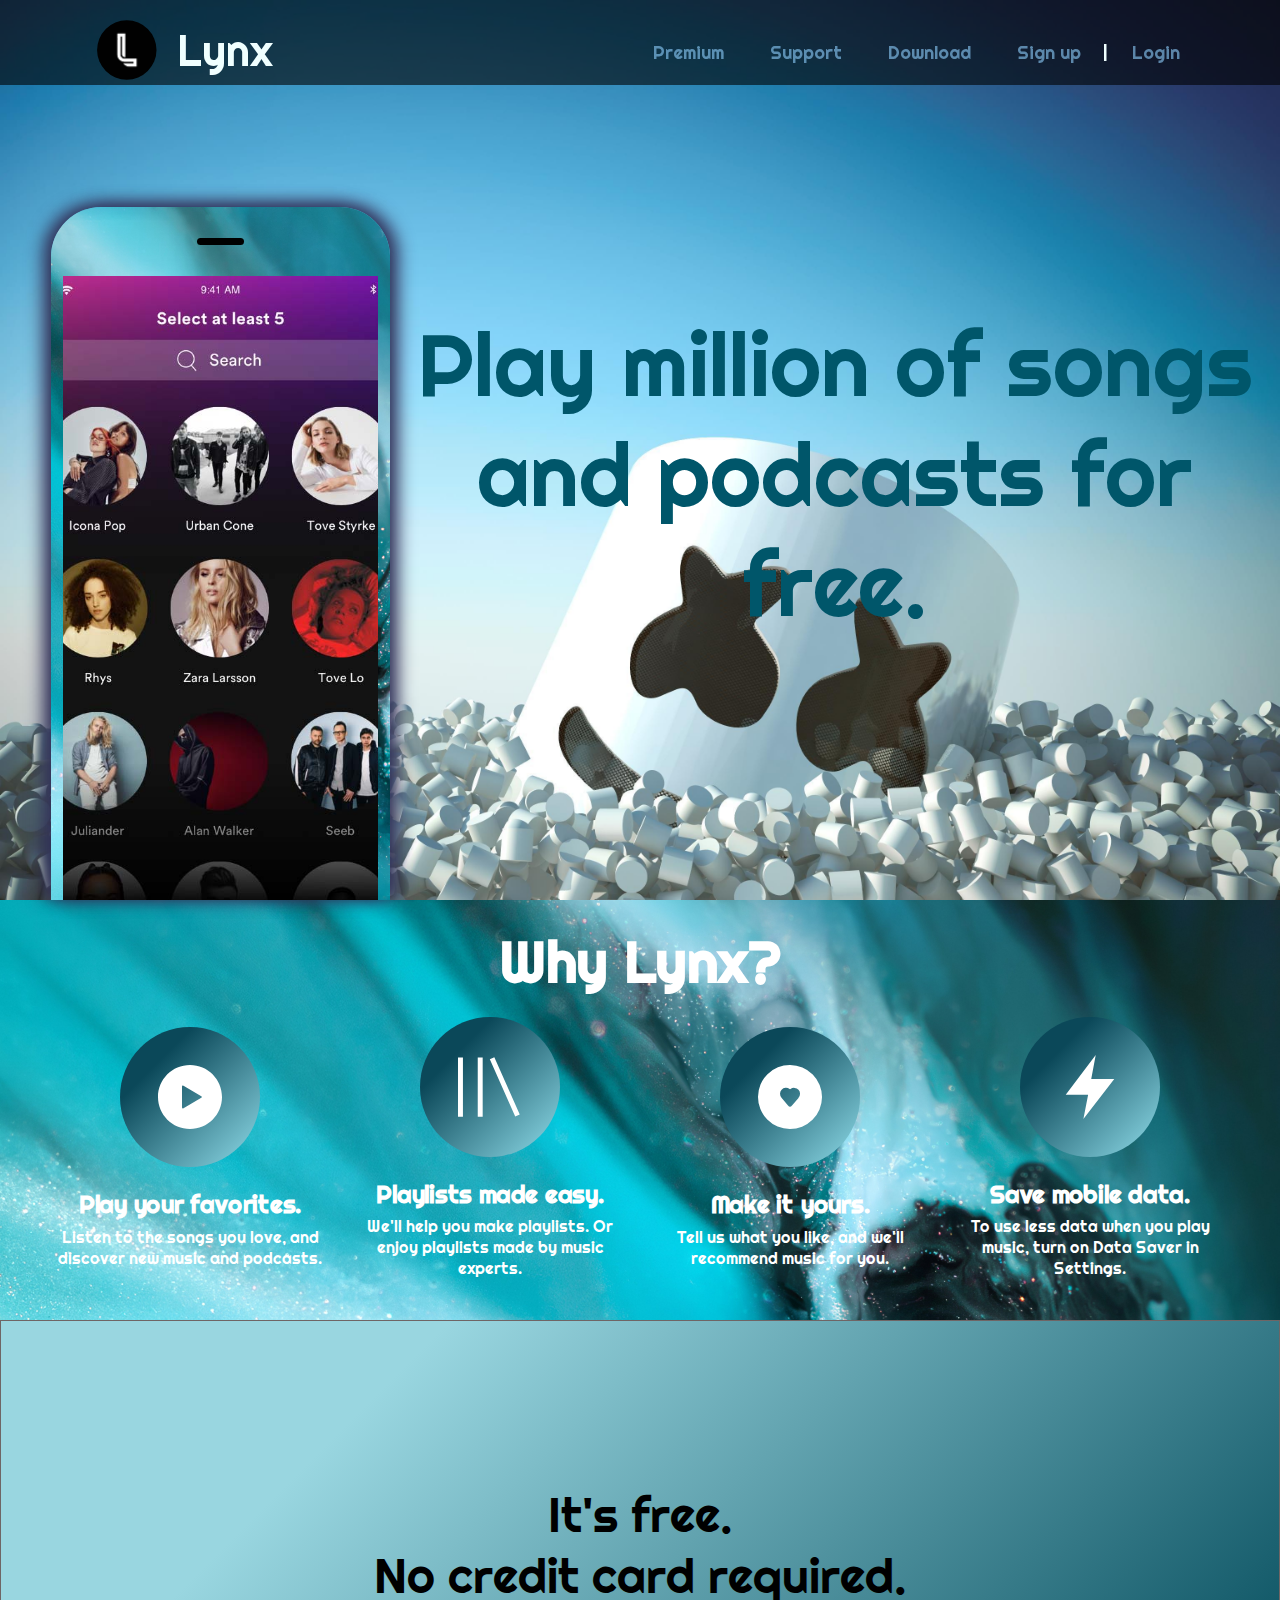
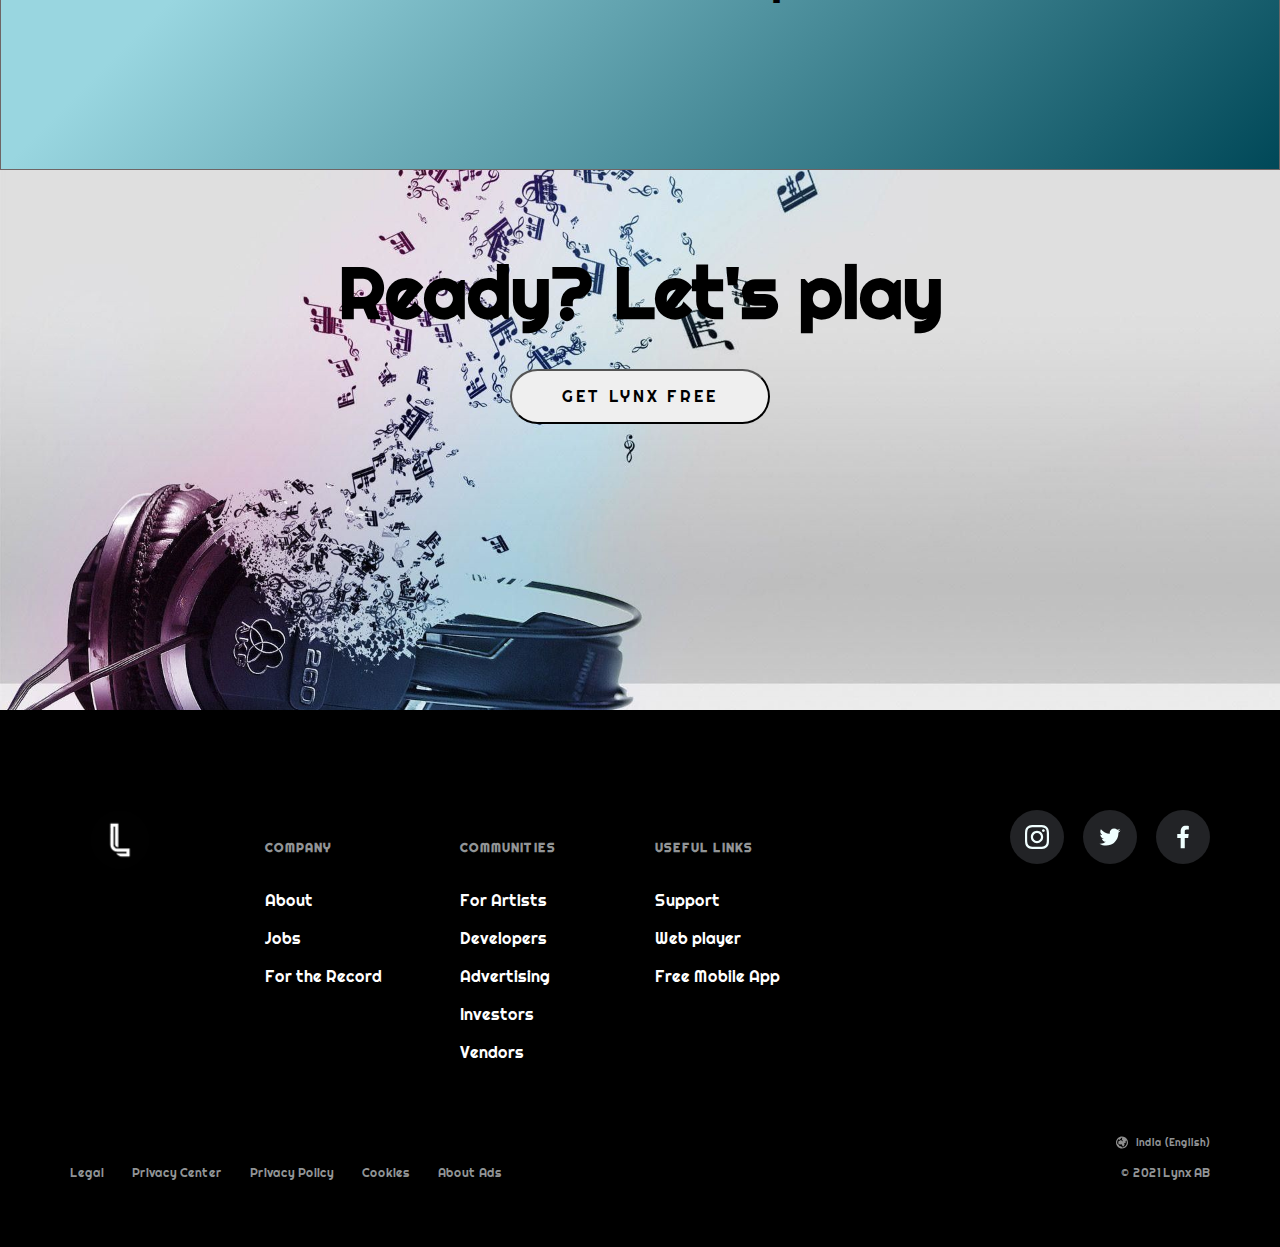
==== project final/public/index.html @ 43c2c5e6 "adding files" ====
<!DOCTYPE html>
<html lang="en">

<head>
    <meta charset="UTF-8">
    <meta http-equiv="X-UA-Compatible" content="IE=edge">
    <meta name="viewport" content="width=device-width, initial-scale=1.0">
    <link rel="preconnect" href="https://fonts.gstatic.com">
    <link href="https://fonts.googleapis.com/css2?family=Righteous&display=swap" rel="stylesheet">
    <link rel="stylesheet" href="./light.css" id="theme">
    <link rel="icon" href="./logo.jpg" type="image/gif" sizes="18x18">
    <!-- bootstrap -->



    <title>Document</title>
    <style>
        /* @media(max-width:1023px) and (min-width:1024px) and (max-height:1365px) and (min-height:1366px) {
            #mainitem1 {
                height: 45vh;
                width: 27vh;
            }
        } */
        header {
            width: 100%;
        }

        @media(min-width:992px) {
            header {
                height: 85px;
            }
        }

        #mySidenav {
            opacity: 0;
        }
        /* .menu-closed:hover{
            background-color: blueviolet;

        } */

         .container{
            position: absolute;
            top:50%;
            left: 50%;
            transform: translate(-50%, -50%);
            width: 350px;
            height: 350px;
        }
        .container video{
            width: 100%;
            height: 100%;
        }
        .container .text{
            position: absolute;
            top: 0;
            left: 0;
            width: 100%;
            height: 100%;
            text-align: center;
            line-height: 350px;
            background: #fff;
            mix-blend-mode: screen;
            font-size: 10rem;
            font-family: "Bebas Neue", cursive;
            letter-spacing: 7px;
            font-weight: bolder;
        }
        
    </style>
</head>

<body>


    <div id="whole">

        <header>
            <nav class="nav1">
                <div class="item1">
                    <span>
                        <img src="./logo.jpg">

                    </span>

                </div>
                <div id="navdiv">
                    <a onclick="changetheme()" id="anchortheme" title="change themes">Lynx</a>
                </div>
                <div class="item2">

                    <ul class="nalla">
                        <li><a href="./premium.html" target="_blank" rel="noopener noreferrer">Premium</a></li>
                        <li><a href="./support.html" target="_blank" rel="noopener noreferrer">Support</a></li>
                        <li><a href="./download.html" target="_blank" rel="noopener noreferrer">Download</a></li>
                        <li id="i1"><a href="./signup.html" target="_blank" rel="noopener noreferrer">Sign up</a></li>
                        <li id="i2">|</li>
                        <li id="i3"><a href="./glasslogin.html" target="_blank" rel="noopener noreferrer">Login</a></li>

                    </ul>
                </div>
                <div class="mobile-menu menu">
                    <button type="button" class="header-primary ham menu-closed" onclick="openNav();crossed();op()"
                        aria-expanded="false" id="cross">
                        <span class="sr-only ham">Toggle navigation</span>
                        <span class="icon-bar ham" id="ham1"></span>
                        <span class="icon-bar ham" id="ham2"></span>
                        <span class="icon-bar ham" id="ham3"></span>

                    </button>

                </div>
            </nav>
            <div id="mySidenav" class="sidenav">
                <!-- <a href="javascript:void(0)" class="closebtn" onclick="closeNav()">&times;</a> -->
                <ul class="ulmain">
                    <li><a href="./premium.html">Premium</a></li>
                    <li><a href="./support.html">Support</a></li>
                    <li><a href="./download.html">Download</a>
                    </li>
                    <li role="separator" class="mh-header-primary svelte-1i2hclv"><li>
                    <br><br>
                    <li><a href="#" style="font-size:larger">Sign up</a></li>
                    <li><a href="./glasslogin.html" style="font-size:larger">Login</a></li>
                    <br><br><br><br>

                    <img src="./logo.jpg" id="mobilelogo" style="filter: invert(100%);">



                </ul>
                <div id="overlay"></div>
            </div>

        </header>

        <section id="main">
            <div id="mainitem1">
                <div class="black">

                </div>
                <div id="phone">

                </div>
            </div>
            <div id="mainitem2">
                <p>Play million of songs</p>
                <p>and podcasts for free.</p>

            </div>

        </section>

    </div>
    <section>

        <div class="wholeitem2">
            <div>
                <h1>Why Lynx?</h1>
            </div>
            <div class="circles">
                <div class="whyitem">
                    <div class="circleobjs">
                        <svg class="svg-icon" xmlns="http://www.w3.org/2000/svg" viewBox="0 0 64 64" role="img"
                            aria-hidden="true" focusable="false">
                            <title>Play it your way.</title>
                            <path
                                d="M32 64C14.327 64 0 49.673 0 32 0 14.327 14.327 0 32 0c17.673 0 32 14.327 32 32 0 17.673-14.327 32-32 32zm-6.5-20.866l17.785-10.268a1 1 0 0 0 0-1.732L25.5 20.866a1 1 0 0 0-1.5.866v20.536a1 1 0 0 0 1.5.866z"
                                fill="#FFF" fill-rule="evenodd"></path>

                        </svg>

                    </div>
                    <div class="textinfo">
                        <h3>Play your favorites.</h3>
                        <p>Listen to the songs you love, and discover new music and podcasts.</p>
                    </div>
                </div>
                <div class="whyitem">
                    <div class="circleobjs">
                        <svg class="svg-icon" xmlns="http://www.w3.org/2000/svg"
                            xmlns:xlink="http://www.w3.org/1999/xlink" viewBox="0 0 54 50" role="img" aria-hidden="true"
                            focusable="false">
                            <title>Playlists made easy.</title>
                            <defs>
                                <path
                                    d="M0 50h4.165V.02H0V50zm16.664 0h4.165V.02h-4.165V50zM30.658 0l-3.807 1.691 21.433 48.142 3.807-1.695L30.658 0z"
                                    id="a"></path>
                            </defs>
                            <use fill="#FFF" fill-rule="nonzero" xlink:href="#a"></use>
                        </svg>

                    </div>
                    <div class="textinfo">
                        <h3>Playlists made easy.</h3>
                        <p>We'll help you make playlists. Or enjoy playlists made by music experts.</p>

                    </div>
                </div>
                <div class="whyitem">
                    <div class="circleobjs">
                        <svg class="svg-icon" xmlns="http://www.w3.org/2000/svg" viewBox="0 0 64 64" role="img"
                            aria-hidden="true" focusable="false">
                            <title>Make Spotify yours.</title>
                            <path
                                d="M32.17,0A32,32,0,1,0,64,32.17,32,32,0,0,0,32.17,0Zm8.33,32.88L34,40.46a2.63,2.63,0,0,1-4,0l-6.5-7.69A6,6,0,0,1,31.58,24a.78.78,0,0,0,.45.17.82.82,0,0,0,.46-.16,6,6,0,0,1,8,8.86Z"
                                fill="#fff"></path>
                        </svg>

                    </div>
                    <div class="textinfo">
                        <h3>Make it yours.</h3>
                        <p>Tell us what you like, and we'll recommend music for you.</p>

                    </div>
                </div>
                <div class="whyitem">
                    <div class="circleobjs">
                        <svg class="svg-icon" xmlns="http://www.w3.org/2000/svg" viewBox="0 0 48.56 64" role="img"
                            aria-hidden="true" focusable="false">
                            <title>Save mobile data.</title>
                            <polygon points="25.52 24.03 48.56 24.03 17.68 64 22.41 39.84 0 39.84 30.01 0 25.52 24.03"
                                fill="#fff"></polygon>
                        </svg>

                    </div>
                    <div class="textinfo">
                        <h3>Save mobile data.</h3>
                        <p>To use less data when you play music, turn on Data Saver in Settings.</p>
                    </div>
                </div>
            </div>

        </div>
    </section>
    <section>
        <div id="free">
            <div id="freeitem">
                <p>It's free.</p>
                <p> No credit card required.</p>

            </div>
        </div>
    </section>
    <section>
        <div id="question">

        </div>
    </section>
    <section>
        <div id="ready">
            <h1>Ready? Let's play</h1>
            <div class="play">
                <a href="http://" target="_blank"><button>GET LYNX FREE</button></a>
            </div>
        </div>
    </section>

    <div class="masterfooter">
        <footer id="ms-footer" class="foot-hover same-class">
            <nav class="same-class">
                <div class="brand same-class">
                    <img src="./logo.jpg" alt="" srcset="">

                </div>
                <div class="toplinks same-class">
                    <dl class="define">
                        <dt class="define">Company</dt>
                        <dd class="define">
                            <a href="http://" target="_blank" rel="noopener noreferrer"
                                class="footer-primary define">About</a>
                        </dd>
                        <dd class="define">
                            <a href="http://" target="_blank" rel="noopener noreferrer"
                                class="footer-primary define">Jobs</a>
                        </dd>
                        <dd class="define">
                            <a href="http://" target="_blank" rel="noopener noreferrer"
                                class="footer-primary define">For the Record</a>
                        </dd>
                    </dl>
                    <dl class="define">
                        <dt class="define">Communities</dt>
                        <dd class="define">
                            <a href="http://" target="_blank" rel="noopener noreferrer"
                                class="footer-primary define">For Artists</a>
                        </dd>
                        <dd class="define">
                            <a href="http://" target="_blank" rel="noopener noreferrer"
                                class="footer-primary define">Developers</a>
                        </dd>
                        <dd class="define">
                            <a href="http://" target="_blank" rel="noopener noreferrer"
                                class="footer-primary define">Advertising</a>
                        </dd>
                        <dd class="define">
                            <a href="http://" target="_blank" rel="noopener noreferrer"
                                class="footer-primary define">Investors</a>
                        </dd>
                        <dd class="define">
                            <a href="http://" target="_blank" rel="noopener noreferrer"
                                class="footer-primary define">Vendors</a>
                        </dd>
                    </dl>
                    <dl class="define">
                        <dt class="define">Useful Links</dt>
                        <dd class="define">
                            <a href="http://" target="_blank" rel="noopener noreferrer"
                                class="footer-primary define">Support</a>
                        </dd>
                        <dd class="define">
                            <a href="http://" target="_blank" rel="noopener noreferrer"
                                class="footer-primary define">Web player</a>
                        </dd>
                        <dd class="define">
                            <a href="http://" target="_blank" rel="noopener noreferrer"
                                class="footer-primary define">Free Mobile App</a>
                        </dd>
                    </dl>


                </div>
                <div class="social-icons same-class">
                    <ul class="social">
                        <li class="social">
                            <a href="https://www.instagram.com/accounts/login/" class="social footer-primary"
                                title="Instagram">
                                <span role="img" aria-label="Instagram" class="social-icon-instagram social"></span>
                            </a>
                        </li>
                        <li class="social">
                            <a href="https://twitter.com/LOGIN" class="social footer-primary" title="Twitter">
                                <span role="img" aria-label="Twitter" class="social-icon-twitter social"></span>

                            </a>
                        </li>
                        <li class="social">
                            <a href="https://www.facebook.com/" class="social footer-primary" title="Facebook">
                                <span role="img" aria-label="Facebook" class="social-icon-facebook social"></span>
                            </a>
                        </li>
                    </ul>

                </div>
                <div class="country same-class">
                    <a href="" class="footer-secondary compact same-country">
                        <svg width="12" height="13" viewBox="0 0 12 13" xmlns="http://www.w3.org/2000/svg"
                            aria-hidden="true" focusable="false" class="svelte-184rsfv">
                            <path
                                d="M6 0.624023C8.07255 0.624023 9.90309 1.68041 10.9815 3.28299C10.9819 3.28367 10.9822 3.28403 10.9825 3.28438C11.0029 3.30998 11.0209 3.33677 11.0363 3.36446C11.6453 4.30352 12 5.42315 12 6.62402C12 9.92265 9.32436 12.6079 6.02962 12.624C6.02732 12.6241 6.02495 12.6241 6.02258 12.6241L6 12.624C2.69149 12.624 0 9.93253 0 6.62402C0 3.31571 2.69149 0.624023 6 0.624023ZM6 1.78528C5.80411 1.78528 5.61089 1.79698 5.42102 1.81972C5.39755 1.91375 5.34896 2.0023 5.2765 2.07641L3.75157 3.63714C3.64024 3.75103 3.48978 3.812 3.33616 3.812C3.26752 3.812 3.19848 3.7998 3.1318 3.77483C2.91623 3.69359 2.76891 3.49277 2.75652 3.26265L2.74444 3.04725C1.77228 3.93289 1.16125 5.20844 1.16125 6.62402C1.16125 6.90513 1.18535 7.1807 1.23158 7.44881L2.11909 8.18538C2.12814 8.19266 2.13699 8.20053 2.14564 8.20859L2.91981 8.93437C2.99003 9.00007 3.04274 9.08228 3.07323 9.17374L3.37633 10.0793L3.83343 10.3016H4.86133C5.01514 10.3016 5.16285 10.3625 5.27182 10.4715L6.25621 11.4561C8.80567 11.3224 10.8387 9.20617 10.8387 6.62402C10.8387 5.8726 10.6666 5.16063 10.3596 4.52549L9.45716 5.24616L9.62455 5.6122C9.65956 5.68812 9.67726 5.77053 9.67726 5.85393V6.60784C9.67726 6.78014 9.60075 6.94358 9.46857 7.05393C9.3362 7.16407 9.16154 7.2103 8.99219 7.17902L8.05556 7.00751L8.52643 8.28855C8.58347 8.44354 8.57167 8.61544 8.49417 8.76139L7.67162 10.3097C7.58211 10.4783 7.41628 10.5907 7.22969 10.6136L7.15866 10.6179C6.94387 10.6179 6.74659 10.4991 6.64589 10.3093L6.25231 9.56742C6.24563 9.55444 6.23913 9.54126 6.23323 9.52788L5.91027 8.78833L5.5222 8.25412L4.15443 8.44118C4.0551 8.45475 3.9538 8.44255 3.86057 8.40518L2.68811 7.93765C2.46526 7.84855 2.3201 7.632 2.32244 7.39204L2.33879 5.84783C2.34095 5.65035 2.44304 5.46763 2.61022 5.3624L4.57554 4.12641C4.81058 3.97869 5.11781 4.01783 5.30801 4.22062L5.95905 4.91395L6.7818 5.23062L7.05303 5.13365L5.90181 3.48933C5.77849 3.3131 5.76256 3.08317 5.86051 2.89179L6.41732 1.80311C6.27976 1.7913 6.14057 1.78528 6 1.78528Z"
                                fill="#8F8F8F"></path>
                        </svg>
                        India (English)

                    </a>

                </div>

                <div class="bottom-links same-class">
                    <ul class="bottom">
                        <li class="bottom">
                            <a href="#" class="bottom footer-secondary">Legal</a>
                        </li>
                        <li class="bottom">
                            <a href="#" class="bottom footer-secondary">Privacy Center</a>

                        </li>
                        <li class="bottom">
                            <a href="#" class="bottom footer-secondary">Privacy Policy</a>

                        </li>
                        <li class="bottom">
                            <a href="#" class="bottom footer-secondary">Cookies</a>

                        </li>
                        <li class="bottom">
                            <a href="#" class="bottom footer-secondary">About Ads</a>

                        </li>
                    </ul>
                    <span class="spanner">© 2021 Lynx AB</span>

                </div>



            </nav>


        </footer>

    </div>

</body>
<script>
    function changetheme() {
        var theme = document.getElementById("theme");
        if (theme.getAttribute('href') == "dark.css") {
            theme.setAttribute("href", "light.css");
        }
        else {

            theme.setAttribute("href", "dark.css");
        }

    }
    function openNav() {
        document.getElementById("mySidenav").style.width = "447px";
        document.getElementById("overlay").style.width = "100vw";
        document.body.style.backgroundColor = "rgba(0,0,0,0.75)";
    }

    function closeNav() {
        document.getElementById("mySidenav").style.width = "0";
        document.getElementById("overlay").style.width = "0";
        document.body.style.backgroundColor = "black";
    }
    function crossed() {



        var x = document.getElementById("cross").getAttribute("aria-expanded");
        if (x == "true") {
            document.getElementById("ham1").style.transform = "rotate(0deg)";
            document.getElementById("ham2").style.opacity = 1;
            document.getElementById("ham3").style.transform = "rotate(0deg)";

            document.getElementById("mySidenav").style.width = "0";
            document.getElementById("overlay").style.width = "0";
            document.body.style.backgroundColor = "black";
            x = "false"
        } else {

            document.getElementById("ham1").style.transform = "rotate(-45deg)";
            document.getElementById("ham2").style.opacity = 0;
            document.getElementById("ham3").style.transform = "rotate(45deg)";

            document.getElementById("mySidenav").style.width = "447px";
            document.getElementById("overlay").style.width = "100vw";
            document.body.style.backgroundColor = "rgba(0,0,0,0.75)";
            x = "true"
        }
        document.getElementById("cross").setAttribute("aria-expanded", x);


    }
    function op() {
        var y = document.getElementById("mySidenav").style.opacity;
        if (y == 0) {
            y = 1;
            document.getElementById("mySidenav").style.opacity = y;

        }
        else {
            y = 0;
            document.getElementById("mySidenav").style.opacity = y;
        }

    }


</script>

</html>
---- project final/public/light.css ----
* {
    font-family: 'Righteous', cursive;
    margin: 0px;
    padding: 0px;
    color: azure;
    scroll-behavior: smooth;
    box-sizing: border-box;
}

body {
    background-color: rgb(0, 0, 0);
    transition: all 1.5s ease-in-out;
}

#whole {
    background-image: url("./marsh.jpg");
    height: 100vh;
    background-attachment: fixed;
    background-position: center;
    background-repeat: no-repeat;
    background-size: cover;
    display: flex;
    flex-direction: column;
    /* border: 2px solid black; */
    height: 100vh;
    transition: all 1s ease-in-out;
}

.wholeitem2 {
    background-image: url("./4knebula.jpg");
    background-position: center;
    background-repeat: no-repeat;
    background-size: cover;
    display: flex;
    flex-direction: column;
    /* border: 10px solid rgb(51, 0, 255); */
    /* height: 20vh; */
    padding-top: 2%;
    padding-bottom: 2%;
    transition: all 2s ease-in-out;
}

h1 {
    color: rgb(255, 255, 255);
    text-align: center;
    font-size: 3.5rem;
}

h3 {
    color: rgb(255, 255, 255);
    margin-top: 16px;
    font-size: 24px;
    letter-spacing: -0.01em;
    font-weight: 900;
    line-height: 1.4;
    margin-bottom: 5px;
    text-align: center;
}

p {
    color: rgb(255, 255, 255);
    text-align: center;
}

.nav1 {
    margin-top: 53px;
    display: flex;
}

.nav1 img {
    /* border: 2px solid red; */
    width: 76px;
    margin: 12px;
    clip-path: circle(39.1% at 50% 50%);
    transition: all 1s ease-in-out;
}

.nalla {
    /* border: 2px solid green; */
    display: flex;
    flex-direction: row;
    justify-content: center;
    align-items: center;
}

.nav1 ul li a {
    text-decoration: none;
    transition: all 0.5s ease-in-out;
    color: #8acaf79e;
}

.nav1 ul li a:hover {
    color: #00d5eb;
}

.nav1 ul li {
    font-size: large;
    list-style: none;
    /* border: 2px solid blue; */
    margin: 8px;
    padding: 15px;
}

.nav1 {
    /* border: 2px solid red; */
}

.item2 {
    /* border: 2px solid green; */
    display: flex;
    margin-left: auto;
    justify-content: center;
    align-items: center;
    margin-right: 6%;
}

.item1 {
    margin-left: 6%;
    /* border: 2px solid green; */
}

#i1 {
    margin-right: -8px !important;
}

#i2 {
    margin: 0px !important;
}

#i3 {
    margin-left: -6px !important;
}

.whyitem {
    margin-top: 0px;
    display: flex;
    flex-direction: column;
    /* border: 2px solid green; */
    justify-content: center;
    align-items: center;
    width: 300px;
    padding: 15px;
}

.circles {
    display: flex;
    justify-content: center;
    align-items: center;
}

.circleobjs {
    display: flex;
    align-items: center;
    justify-content: center;
    width: 140px;
    height: 140px;
    border-radius: 140px;
    background: linear-gradient(#f037a5 -20%, #4001f5 130%);
    background-color: #045de9;
    background-image: linear-gradient( 315deg, #91deeb 0%, #0b4859 74%);
    margin: 5px;
    position: relative;
    transition: all 2s ease-in-out;
}

.svg-icon {
    width: 64px;
    height: 64px;
    left: 55px;
    top: 52px;
}

/* width */

::-webkit-scrollbar {
    width: 15px;
}

/* Track */

::-webkit-scrollbar-track {
    /* background: #00000094; */
    background: #67a8c7;
}

::-webkit-scrollbar-track:hover {
    box-shadow: inset 10px 6px 12px rgb(56, 120, 160);
    border-radius: 0px;
}

/* Handle */

::-webkit-scrollbar-thumb {
    background: #00444f61;
    border-radius: 10px;
}

/* Handle on hover */

::-webkit-scrollbar-thumb:hover {
    background: #fbfbfb42;
}

#anchortheme:hover {
    cursor: pointer;
}

#ready {
    /* border: 2px solid blue; */
    background-image: url("./whiteabs.jpg");
    background-position: center;
    background-repeat: no-repeat;
    height: 60vh;
    background-size: cover;
    display: flex;
    flex-direction: column;
    transition: all 2s ease-in-out;
}

#ready h1 {
    color: rgb(0, 0, 0);
    margin-top: 6%;
    font-size: 4.5rem;
}

.play {
    display: flex;
    /* border: 2px solid green; */
    justify-content: center;
    align-items: center;
}

.play button {
    margin-top: 32px;
    border-radius: 50px;
    padding-top: 15px;
    padding-bottom: 15px;
    padding-left: 50px;
    padding-right: 50px;
    transition: all 0.2s ease-in-out;
}

.play a button {
    font-size: 1rem;
    text-decoration: none;
    outline: 0px;
    letter-spacing: 3px;
    color: black;
}

.play button:hover {
    cursor: pointer;
    letter-spacing: 5.6px;
    transition: all 0.2s ease-in-out;
}

/* dasdafasfa? */

#main {
    /* border: 2px solid blue; */
    display: flex;
    /* overflow:auto; */
    margin-top: auto;
}

#mainitem2 {
    /* border: 2px solid blue; */
    margin-left: auto;
    font-size: 5.5rem;
    margin-bottom: auto;
    margin-top: 8%;
}

#mainitem2 p {
    color: #00566a;
    transition: all 1s ease-in-out;
}

#mainitem1 {
    display: flex;
    flex-direction: column;
    /* border: 2px solid blue; */
    margin-right: auto;
    margin-left: 10%;
    margin-top: opx;
    margin-bottom: 0px;
    background-image: url("./4knebula.jpg");
    background-position: center;
    background-repeat: no-repeat;
    background-size: cover;
    border-top-right-radius: 50px;
    border-top-left-radius: 50px;
    align-items: center;
    justify-content: center;
    /* padding-top: 20%; */
    height: 77vh;
    width: 39vh;
    padding-left: 12px;
    padding-right: 12px;
    box-shadow: -8px -2px 17px #32325a, 8px -2px 17px #32325a;
    transition: all 1s ease-in-out;
}

#phone {
    margin-top: auto;
    /* border: 2px solid black; */
    background-image: url("./phone.jpg");
    background-position: center;
    background-repeat: no-repeat;
    background-size: cover;
    width: 100%;
    height: 90%;
}

.black {
    background-color: black;
    width: 15%;
    height: 1%;
    margin-right: auto;
    margin-left: auto;
    border-radius: 15px;
    margin-top: 10%;
}

#free {
    border: 1px solid rgb(111 101 101);
    display: flex;
    flex-direction: column;
    justify-content: center;
    align-items: center;
    height: 50vh;
    font-size: 48px;
    background-color: #d3d3d3;
    background-image: linear-gradient( 315deg, #004858 0%, #99d6e0 74%);
    text-align: center;
    color: rgb(0, 0, 0);
    transition: all 1s ease-in-out;
}

#freeitem {
    /* border: 2px solid blue; */
}

#freeitem p {
    color: black;
    transition: all 1s ease-in-out;
}

footer img[src="./logo.jpg"] {
    width: 76px;
    margin: 12px;
    clip-path: circle(39.1% at 50% 50%);
    transition: all 1s ease-in-out;
}

span.spanner {
    flex-shrink: 0;
    font-size: 10px;
    color: #919496;
}

span.spanner {
    padding: 1em 0;
}

span.spanner {
    margin: 0 15px 0 auto;
}

svg.svelte-184rsfv {
    margin: 0 8px 0 0;
}

svg:not(:root) {
    overflow: hidden;
}

ul.bottom {
    margin: 0 45px 0 0;
    padding: 0 0 0 15px;
}

li.bottom {
    list-style: none;
    display: inline-block;
    line-height: normal;
    letter-spacing: 0;
}

li.bottom {
    padding: 0;
}

li.bottom {
    margin-right: 24px;
}

a.bottom {
    display: -webkit-box;
    display: -ms-flexbox;
    display: flex;
    -ms-flex-negative: 0;
    flex-shrink: 0;
    -webkit-box-align: center;
    -ms-flex-align: center;
    align-items: center;
    white-space: nowrap;
    font-size: 10px;
    text-decoration: none;
}

a.bottom {
    padding: 1em 0;
}

footer a:hover {
    color: #bc4ee9;
    outline: 0;
}

footer.same-class {
    background: black;
}

footer.same-class {
    font-size: 16px;
    font-family: Circular, spotify-circular, Helvetica, Arial, sans-serif;
    font-weight: 400;
}

nav.same-class {
    margin: 0 auto;
}

.social-icons.same-class {
    margin: 120px 15px 15px;
}

a.social.social {
    display: -webkit-inline-box;
    display: -ms-inline-flexbox;
    display: inline-flex;
    -webkit-box-align: center;
    -ms-flex-align: center;
    align-items: center;
    -webkit-box-pack: center;
    -ms-flex-pack: center;
    justify-content: center;
    overflow: hidden;
    width: 44px;
    height: 44px;
}

.country.same-class {
    margin: 0 15px;
}

.bottom-links.same-class {
    display: -webkit-box;
    display: -ms-flexbox;
    display: flex;
}

.toplinks.same-class {
    display: -webkit-box;
    display: -ms-flexbox;
    display: flex;
    -webkit-box-orient: vertical;
    -webkit-box-direction: normal;
    -ms-flex-direction: column;
    flex-direction: column;
}

@media (min-width: 768px) {
    nav.same-class {
        width: 750px;
    }
    .toplinks.same-class {
        -webkit-box-orient: horizontal;
        -webkit-box-direction: normal;
        -ms-flex-direction: row;
        flex-direction: row;
    }
}

@media (min-width: 992px) {
    nav.same-class {
        display: flex;
        flex-wrap: wrap;
    }
    nav.same-class {
        width: 970px;
    }
    footer.same-class {
        padding: 80px 0 50px;
    }
    .brand.sameclass {
        width: 16.66666667%;
    }
    .brand.same-class, .top-links.same-class {
        -webkit-box-flex: 0;
        -ms-flex: 0 0 auto;
        flex: 0 0 auto;
    }
    .brand.same-class {
        min-height: 346px;
    }
    .toplinks.same-class {
        width: 50%;
    }
    .toplinks.same-class {
        -webkit-box-flex: 0;
        -ms-flex: 0 0 auto;
        flex: 0 0 auto;
    }
    dt.define {
        margin: 20px 0;
    }
    .social-icons.same-class {
        margin: 0 15px 0 auto;
    }
    a.social.social {
        width: 54px;
        height: 54px;
    }
    .bottom-links.same-class, .country.same-class {
        width: 100%;
    }
}

a.same-country {
    display: -webkit-box;
    display: -ms-flexbox;
    display: flex;
    -ms-flex-negative: 0;
    flex-shrink: 0;
    -webkit-box-align: center;
    -ms-flex-align: center;
    align-items: center;
    white-space: nowrap;
    font-size: 10px;
    text-decoration: none;
}

a.same-country {
    padding: 1em 0;
}

@media (min-width: 768px) {
    span.spanner {
        font-size: 12px;
    }
    .brand.same-class {
        width: 16.66666667%;
    }
    .top-links.same-class {
        -webkit-box-orient: horizontal;
        -webkit-box-direction: normal;
        -ms-flex-direction: row;
        flex-direction: row;
    }
    dl.define {
        -webkit-box-flex: 1;
        -ms-flex: 1 0 0%;
        flex: 1 0 0%;
    }
    a.bottom {
        font-size: 12px;
    }
}

@media (min-width: 1200px) {
    nav.same-class {
        width: 1170px;
    }
}

a.compact.same-country {
    padding: 0;
}

.top-links.same-class {
    display: -webkit-box;
    display: -ms-flexbox;
    display: flex;
    -webkit-box-orient: vertical;
    -webkit-box-direction: normal;
    -ms-flex-direction: column;
    flex-direction: column;
}

.brand.same-class {
    display: block;
    -webkit-box-sizing: border-box;
    box-sizing: border-box;
    padding: 0 15px;
}

.define {}

dl.define {
    padding: 0 15px;
    margin: 0;
}

dt.define {
    margin: 50px 0 22px;
}

dt.define {
    color: #919496;
    font-size: 12px;
    font-weight: 900;
    line-height: 1.4;
    letter-spacing: .08em;
    text-transform: uppercase;
}

dd.define {
    margin: 0;
}

dt, dd {
    line-height: 1.5;
}

a.define {
    display: inline-block;
    font-size: 16px;
    font-weight: 400;
    line-height: 1.5;
    text-decoration: none;
    margin-top: 10px;
}

.footer-primary {
    color: #fff;
}

a {
    background-color: transparent;
    margin-bottom: 4px;
}

ul.social.social {
    margin: 20px 0 0;
    padding: 0;
}

li.social.social:not(:last-child) {
    margin-right: 15px;
}

li.social.social {
    display: inline-block;
}

a.social.social {
    border-radius: 50%;
    background-color: #222326;
}

a.social .social-icon-instagram.social {
    background: no-repeat url("data:image/svg+xml;charset=utf-8,%3Csvg xmlns='http://www.w3.org/2000/svg' viewBox='0 0 448 448' fill='%23222326'%3E%3Cpath d='M0 230.126v-.793c.016 55.974.294 63.853 1.344 87.03 3.733 81.349 48.87 126.56 130.293 130.293C155.55 447.739 163.165 448 224 448H0V230.126zm229.242-189.75c55.006.014 62.368.256 85.291 1.307 60.704 2.762 89.059 31.565 91.822 91.821 1.05 22.905 1.275 30.266 1.287 85.272v10.487c-.014 55.022-.255 62.365-1.287 85.27-2.782 60.2-31.062 89.059-91.822 91.822-23.159 1.06-30.399 1.297-87.005 1.306h-7.054c-56.572-.009-63.848-.245-86.989-1.306-60.853-2.782-89.058-31.715-91.821-91.84-1.05-22.905-1.292-30.249-1.306-85.271v-8.77c.01-56.572.263-63.83 1.306-86.989 2.781-60.237 31.061-89.058 91.821-91.821 22.923-1.032 30.268-1.274 85.273-1.287h10.484zm-5.242 68.6c-63.523 0-115.024 51.501-115.024 115.024S160.477 339.043 224 339.043 339.024 287.54 339.024 224c0-63.523-51.501-115.024-115.024-115.024zm0 40.357c41.235 0 74.667 33.432 74.667 74.667 0 41.253-33.432 74.667-74.667 74.667S149.333 265.253 149.333 224c0-41.235 33.432-74.667 74.667-74.667zM343.579 77.56c-14.859 0-26.899 12.04-26.899 26.88s12.04 26.88 26.899 26.88c14.84 0 26.861-12.04 26.861-26.88s-12.021-26.88-26.861-26.88zM448 224v224H224c60.835 0 68.47-.261 92.363-1.344 81.274-3.733 126.597-48.87 130.274-130.293C447.74 292.469 448 284.835 448 224zm-1.344-92.344c-3.659-81.275-48.85-126.56-130.275-130.293C293.187.294 285.307.016 229.333 0L448 0v224c0-60.835-.261-68.45-1.344-92.344zM0 0h218.667c-55.973.016-63.834.294-87.011 1.344C50.306 5.077 5.096 50.214 1.363 131.637.299 154.722.019 162.62 0 217.873L0 0z'/%3E%3C/svg%3E"), currentColor;
}

a.social .social-icon-facebook.social {
    background: no-repeat url("data:image/svg+xml;charset=utf-8,%3Csvg xmlns='http://www.w3.org/2000/svg' viewBox='0 0 448 448' fill='%23222326'%3E%3Cpath d='M448 0v448H0V0h448zM276.877 16h-1.127c-28.833 0-51.917 8.542-69.25 25.625-17.16 16.912-25.826 40.645-25.997 71.197l-.003.928v54.5h-63.75v74h63.75V432H257V242.25h63.5l9.75-74H257V121c0-12 2.5-21 7.5-27 4.923-5.908 14.37-8.907 28.342-8.998L293.5 85h39.25V19c-13.085-1.938-31.336-2.938-54.754-2.997l-1.12-.003z'/%3E%3C/svg%3E"), currentColor;
}

a.social .social-icon-twitter.social {
    background: no-repeat url("data:image/svg+xml;charset=utf-8,%3Csvg xmlns='http://www.w3.org/2000/svg' viewBox='0 0 448 448' fill='%23222326'%3E%3Cpath d='M448 0v448H0V0h448zM299.75 64c-22.333 0-41.375 7.875-57.125 23.625S219 122.417 219 144.75c0 6 .667 12.167 2 18.5-33-1.667-63.958-9.958-92.875-24.875S74.667 103.583 54.5 78.75c-7.333 12.5-11 26.083-11 40.75 0 13.833 3.25 26.667 9.75 38.5 6.5 11.833 15.25 21.417 26.25 28.75-12.717-.49-24.637-3.77-35.76-9.841L43 176.5v1c0 19.5 6.125 36.625 18.375 51.375s27.708 24.042 46.375 27.875a83.54 83.54 0 01-21.25 2.75c-4.667 0-9.75-.417-15.25-1.25 5.167 16.167 14.667 29.458 28.5 39.875 13.833 10.417 29.5 15.792 47 16.125-29.333 23-62.75 34.5-100.25 34.5-7.167 0-13.667-.333-19.5-1C64.5 371.917 105.833 384 151 384c28.667 0 55.583-4.542 80.75-13.625s46.667-21.25 64.5-36.5 33.208-32.792 46.125-52.625c12.917-19.833 22.542-40.542 28.875-62.125 6.333-21.583 9.5-43.208 9.5-64.875 0-4.667-.083-8.167-.25-10.5 15.833-11.5 29.333-25.417 40.5-41.75-15.5 6.667-31 10.833-46.5 12.5C392 104 403.833 89.167 410 70c-16 9.5-33.083 16-51.25 19.5-16-17-35.667-25.5-59-25.5z'/%3E%3C/svg%3E"), currentColor;
}

a.social span.social {
    display: block;
    width: 24px;
    height: 24px;
}

a.social span.social:hover {
    background-color: #bc4ee9;
}

.insidefoot {
    display: flex;
}

.country.same-class {
    display: -webkit-box;
    display: -ms-flexbox;
    display: flex;
    -webkit-box-pack: end;
    -ms-flex-pack: end;
    justify-content: flex-end;
}

.footer-secondary {
    color: #919496;
}

@media (min-width: 1200px) {
    .nav1 {
        max-width: 1475px;
    }
}

.nav1 {
    margin: 0 auto;
}

header {
    background-color: rgba(0 0 0 / 60%);
    position: fixed;
    z-index: 2;
    width: 100%;
}

@media (max-width: 992px) {
    .circles {
        flex-direction: column;
    }
    .circles h3, p {
        color: rgb(0, 0, 0);
    }
    #mainitem1 {
        display: none;
    }
    #main {
        justify-content: center;
        align-items: center;
        margin: auto;
    }
    header {
        background-color: rgba(0, 0, 0);
    }
}

@media (max-width:768px) {
    #mainitem2 p {
        font-size: 64px;
    }
    #ready h1 {
        font-size: 3em;
    }
    #ready {
        justify-content: center;
        align-items: center;
    }
}

#navdiv {
    display: flex;
    justify-content: center;
    align-items: center;
    font-size: 2.7rem;
}

@media (max-width: 992px) {
    #mainitem2 p {
        font-size: 80px;
    }
    /* imp */
    #navdiv {
        font-size: 1.4rem;
    }
    .nav1 img {
        width: 35px;
    }
    .item2 {
        display: none;
    }
}

@media (max-width: 1360px) {
    #mainitem1 {
        margin-left: 4%;
    }
}

@media (max-width: 1275px) {
    #mainitem2 p {
        font-size: 64px;
    }
}

/* hbfehbeakfbkjae
eqefqefqfq */

.nav1 button {
    -webkit-appearance: button;
    cursor: pointer;
    overflow: visible;
    margin: 0;
    -webkit-tap-highlight-color: rgba(0, 0, 0, 0);
    text-transform: none;
}

.header-primary {
    color: #fff;
}

button.ham.ham {
    display: inline-block;
    position: relative;
    z-index: 1;
    border: none;
    background-color: transparent;
    padding: 0 0 1px 9px;
}

.sr-only.ham.ham {
    position: absolute;
    width: 1px;
    height: 1px;
    overflow: hidden;
    clip: rect(0, 0, 0, 0);
    margin: -1px;
    padding: 0;
    border: 0;
}

.icon-bar.ham.ham {
    display: block;
    height: 3px;
    width: 22px;
    transition: -webkit-transform 0.2s;
    -webkit-transition: -webkit-transform 0.2s;
    -webkit-transition: -webkit-transform .2s;
    transition: -webkit-transform .2s;
    transition: transform .2s;
    transition: transform .2s, -webkit-transform .2s;
    transition: transform 0.2s, -webkit-transform 0.2s;
}

.icon-bar.ham.ham {
    background-color: currentColor;
    border-radius: 1px;
    -webkit-transform-origin: 21px;
    /* -ms-transform-origin: 21px; */
    transform-origin: 21px;
}

.icon-bar+.icon-bar.ham.ham {
    margin-top: 4px;
}

.icon-bar.ham.ham:nth-child(3) {
    -webkit-transition: opacity .2s;
    -webkit-transition: opacity 0.2s;
    transition: opacity 0.2s;
}

.mobile-menu.menu.menu {
    display: -webkit-box;
    display: -ms-flexbox;
    display: flex;
    position: relative;
    margin-left: auto;
    margin-right: 10px;
}

@media(min-width:992px) {
    .mobile-menu.menu.menu {
        display: none;
    }
}

/* ftfuygyb

*/

.sidenav {
    height: 100%;
    width: 0;
    display: flex;
    position: fixed;
    /* z-index: 3; */
    top: 0;
    right: 0;
    background-color: #000;
    overflow-x: hidden;
    overflow-y: scroll;
    padding-top: 38px;
    flex-direction: column;
    -webkit-box-pack: justify;
    justify-content: space-between;
    transition: 0.5s ease-in-out;
}

.sidenav a {
    padding: 8px 8px 8px 32px;
    text-decoration: none;
    font-size: 25px;
    color: #56bec3;
    display: block;
    transition: 0.3s;
}

.sidenav ul li {
    list-style: none;
}

.sidenav a:hover {
    color: #0089ff;
}

/* .sidenav .closebtn {
    position: absolute;
    top: 0;
    right: 25px;
    font-size: 36px;
    margin-left: 50px;
} */

#overlay {
    display: block;
    position: fixed;
    z-index: -1;
    top: 0;
    left: 0;
    height: 100%;
    background: rgba(0, 0, 0, 0.75);
}

.ulmain {
    display: flex;
    flex-direction: column;
}

/* @media screen and (max-height: 450px) {
    .sidenav {
        padding-top: 15px;
    }

    .sidenav a {
        font-size: 18px;
    }
} */

@media (min-width: 479px) {
    .ulmain a {
        font-size: 30px;
    }
}

@media (max-width:449px) {
    .ulmain a {
        text-align: center;
    }
    #mobilelogo {
        align-self: center;
    }
}

#mobilelogo {
    width: 80px;
    margin: 12px;
    margin-left: 7%;
    clip-path: circle(39.1% at 50% 50%);
}
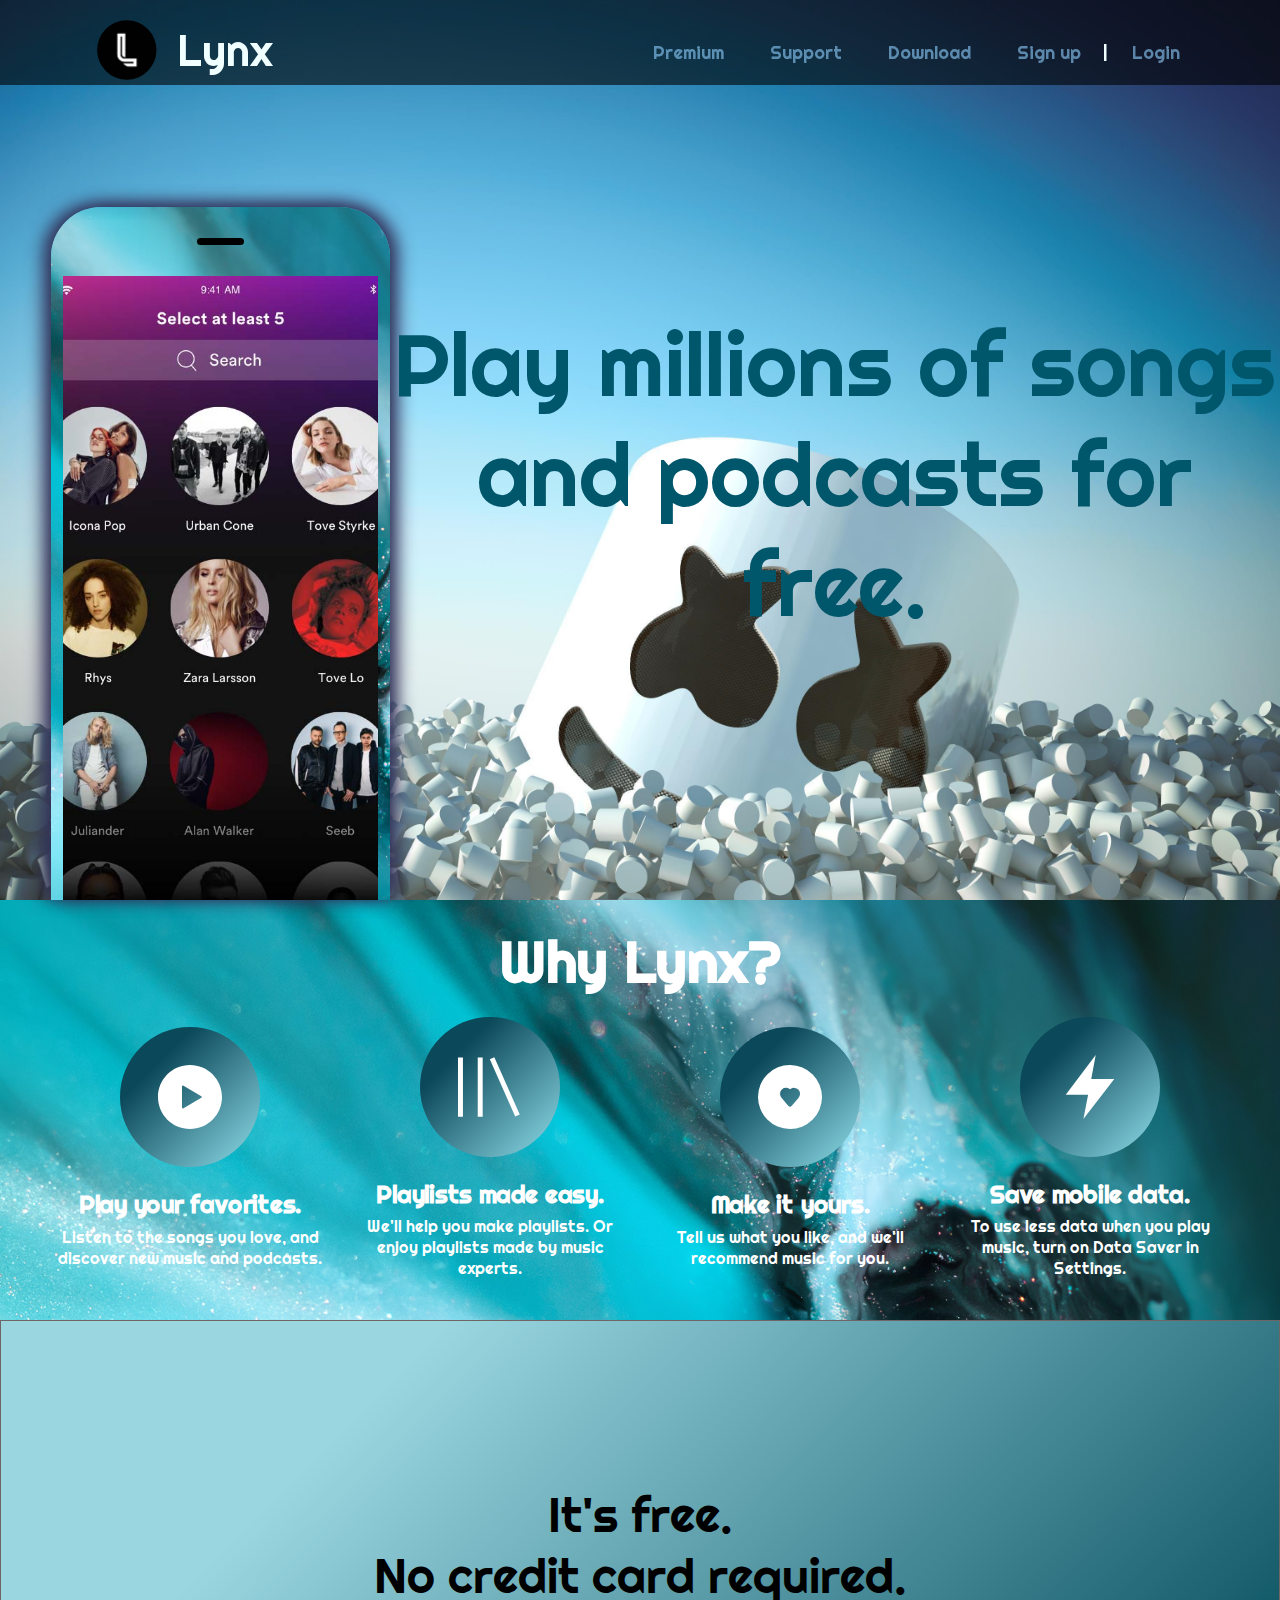
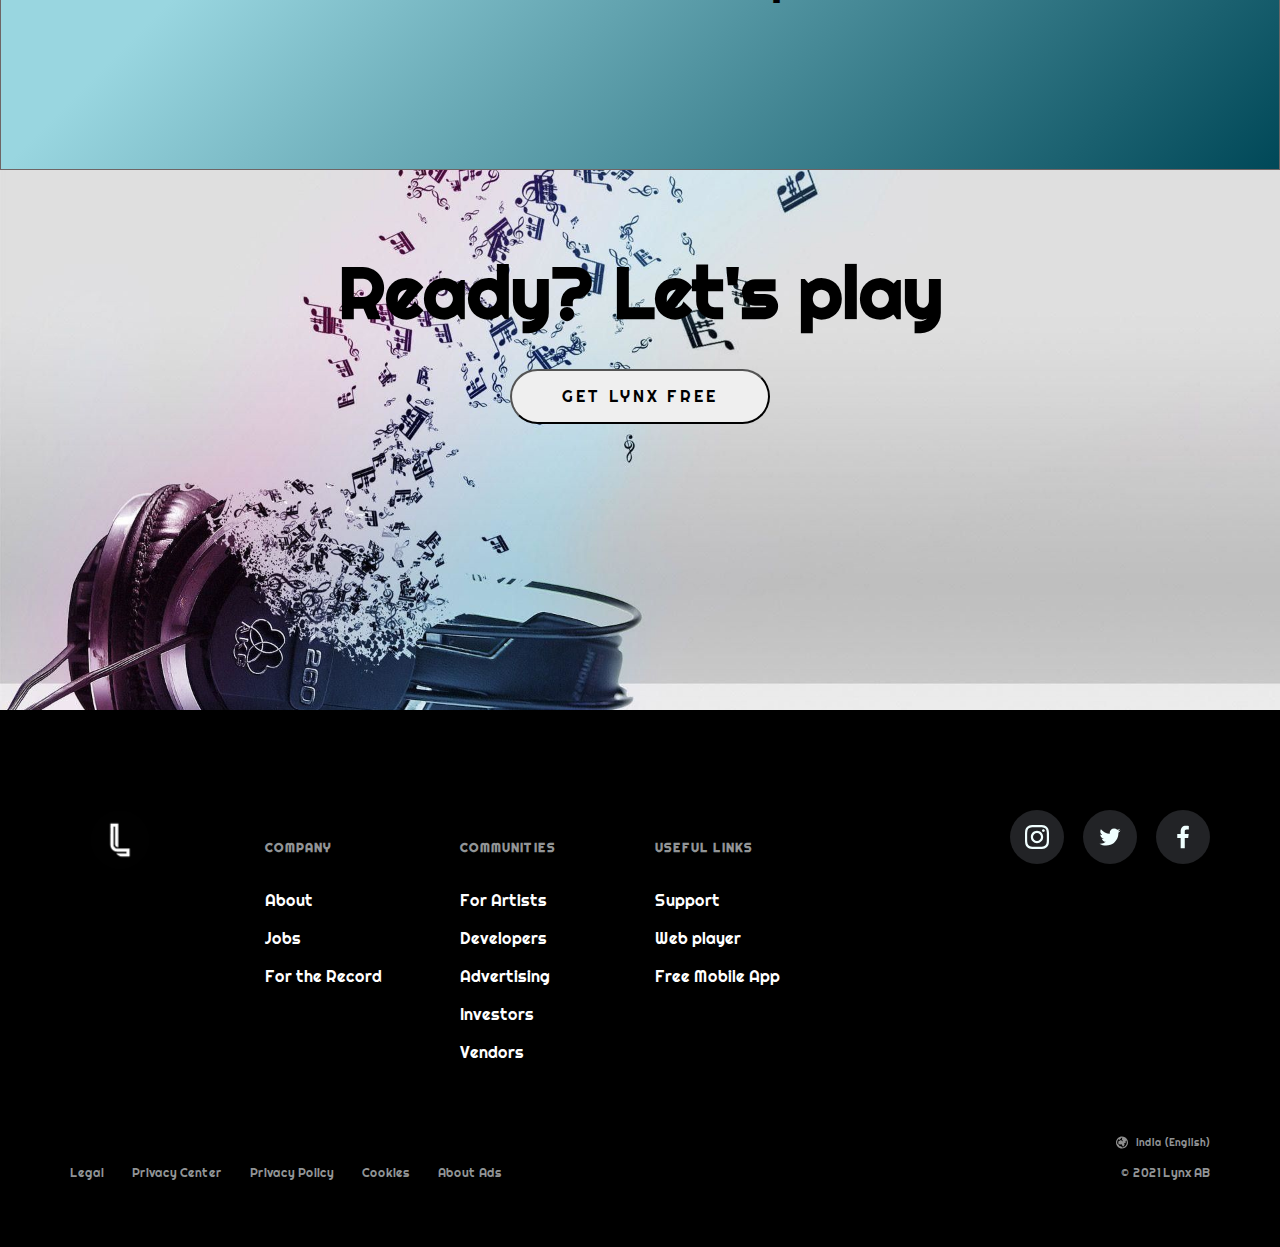
==== commit ac479216: "error checked" ====
--- a/project final/public/index.html
+++ b/project final/public/index.html
@@ -144,7 +144,7 @@
                 </div>
             </div>
             <div id="mainitem2">
-                <p>Play million of songs</p>
+                <p>Play millions of songs</p>
                 <p>and podcasts for free.</p>
 
             </div>
